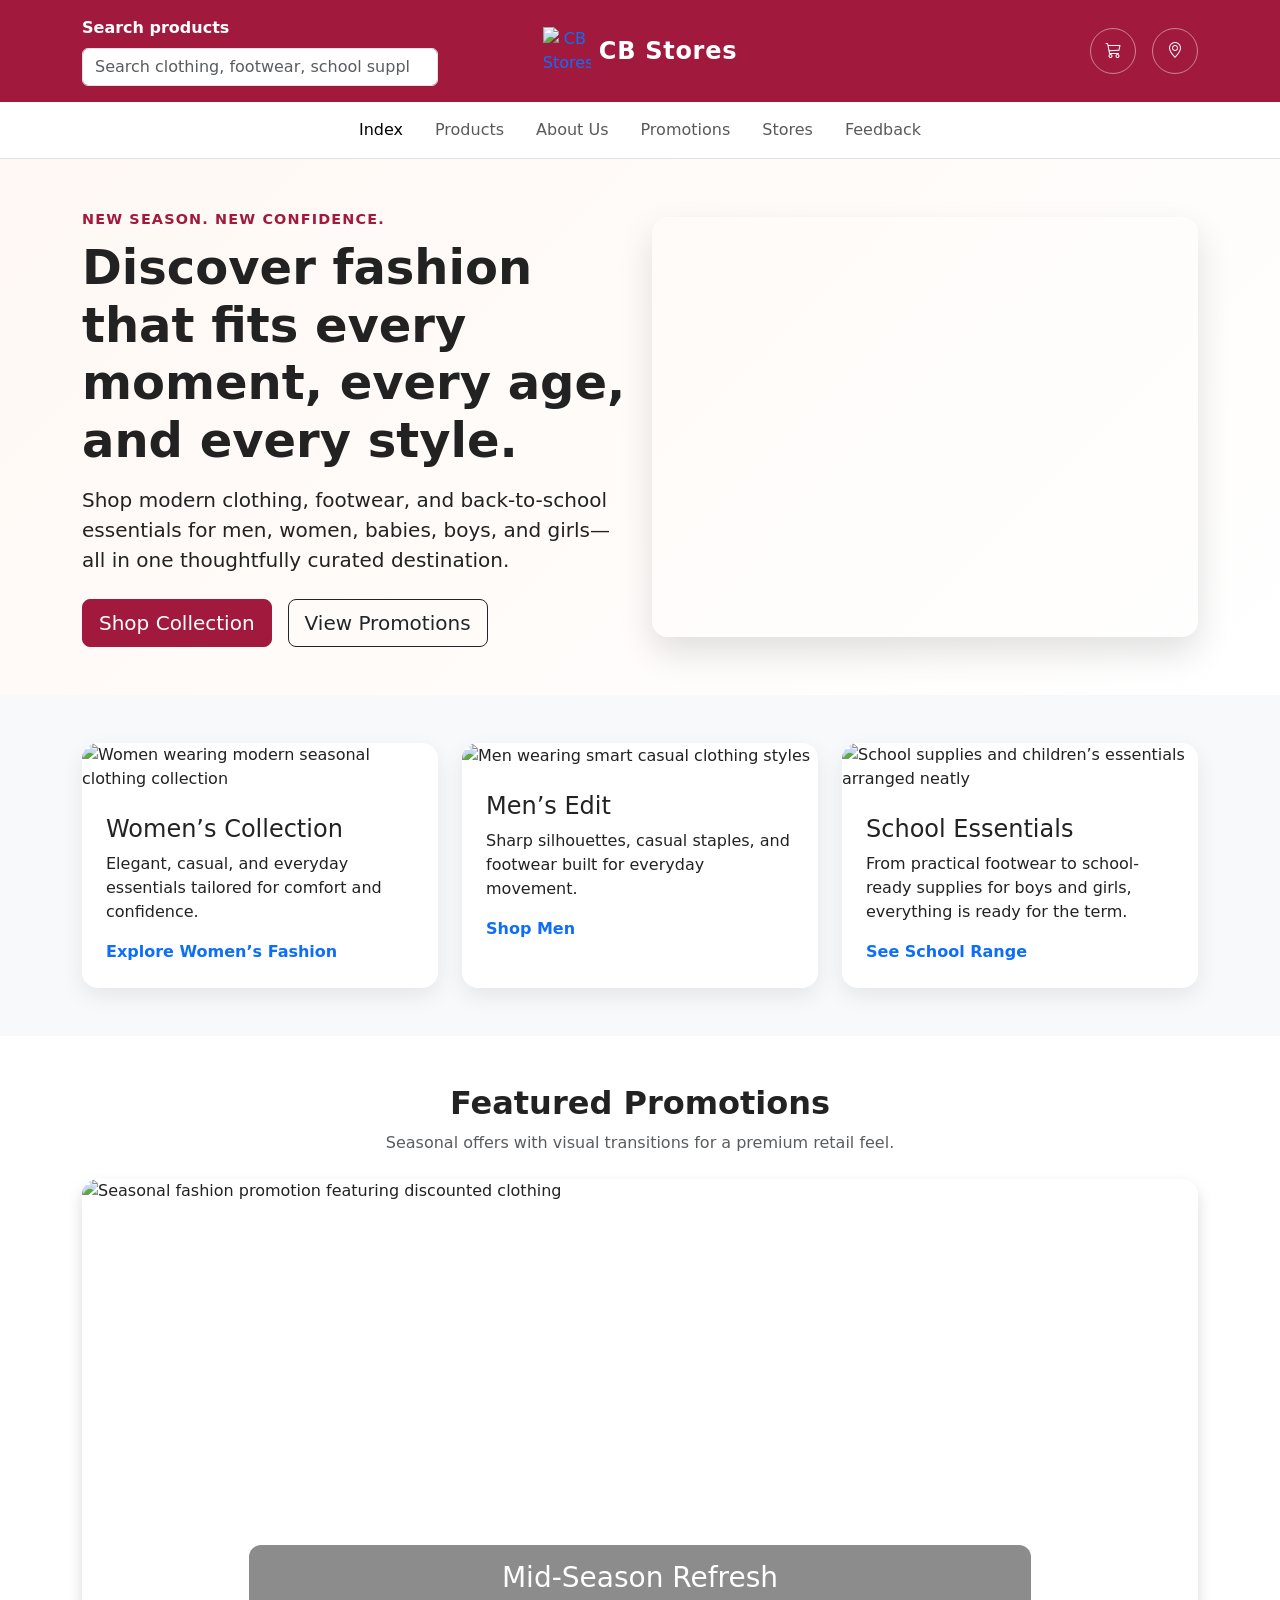
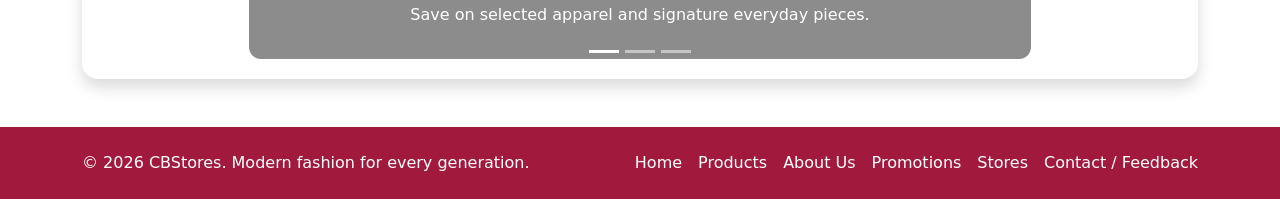
==== index.html @ be47a407 "Add files via upload" ====
<!DOCTYPE html>
<html lang="en">
<head>
  <meta charset="UTF-8" />
  <meta name="viewport" content="width=device-width, initial-scale=1.0" />
  <title>CB Stores | index</title>

  <link
    href="[cdn.jsdelivr.net](https://cdn.jsdelivr.net/npm/bootstrap@5.3.3/dist/css/bootstrap.min.css)"
    rel="stylesheet"
  />
<link href="https://cdn.jsdelivr.net/npm/bootstrap@5.3.3/dist/css/bootstrap.min.css" rel="stylesheet">

  <link
    rel="stylesheet"
    href="[cdn.jsdelivr.net](https://cdn.jsdelivr.net/npm/bootstrap-icons@1.11.3/font/bootstrap-icons.min.css)"
  />
<link rel="stylesheet" href="https://cdn.jsdelivr.net/npm/bootstrap-icons@1.11.0/font/bootstrap-icons.css">
  <link rel="stylesheet" href="index.css" />
</head>
<body>
  <a class="visually-hidden-focusable skip-link" href="#main-content">Skip to main content</a>


  <header class="top-header py-3" aria-label="Top header">
    <div class="container">
      <div class="row align-items-center gy-3">
        <div class="col-12 col-md-4">
          <form class="search-form" role="search" aria-label="Site search">
            <label for="site-search" class="form-label text-white fw-semibold">Search products</label>
            <input
              type="search"
              class="form-control"
              id="site-search"
              name="search"
              placeholder="Search clothing, footwear, school supplies..."
            />
          </form>
        </div>

        <div class="col-12 col-md-4 text-center">
          <a href="index.html" class="text-decoration-none d-inline-flex align-items-center justify-content-center brand-link" aria-label="StyleNest home">
            <img src="images/logo.png" alt="CB Stores clothing store logo" class="logo-img me-2" />
            <span class="brand-name text-white">CB Stores</span>
          </a>
        </div>

        <div class="col-12 col-md-4">
          <div class="d-flex justify-content-md-end justify-content-center gap-3 icon-links">
            <a href="products.html" class="icon-btn" aria-label="View shopping cart">
              <i class="bi bi-cart3" aria-hidden="true"></i>
            </a>
            <a href="stores.html" class="icon-btn" aria-label="Find store locations">
              <i class="bi bi-geo-alt" aria-hidden="true"></i>
            </a>
          </div>
        </div>
      </div>
    </div>
  </header>

  
 <nav class="navbar navbar-expand-lg navbar-light bg-white border-bottom" aria-label="Main navigation">
  <div class="container">

    <button
      class="navbar-toggler"
      type="button"
      data-bs-toggle="collapse"
      data-bs-target="#mainNavbar"
      aria-controls="mainNavbar"
      aria-expanded="false"
      aria-label="Toggle navigation"
    >
      <span class="navbar-toggler-icon"></span>
    </button>

   
    <div class="collapse navbar-collapse" id="mainNavbar">
      <ul class="navbar-nav mx-auto mb-2 mb-lg-0 gap-lg-3">

        <li class="nav-item">
          <a class="nav-link active" aria-current="page" href="index.html">Index</a>
        </li>

        <li class="nav-item">
          <a class="nav-link" href="products.html">Products</a>
        </li>

        <li class="nav-item">
          <a class="nav-link" href="about.html">About Us</a>
        </li>

        <li class="nav-item">
          <a class="nav-link" href="promotions.html">Promotions</a>
        </li>

        <li class="nav-item">
          <a class="nav-link" href="stores.html">Stores</a>
        </li>

        <li class="nav-item">
          <a class="nav-link" href="feedback.html">Feedback</a>
        </li>

      </ul>
    </div>
  </div>
</nav>

  <main id="main-content">
  
    <section class="hero-section py-5">
      <div class="container">
        <div class="row align-items-center g-4">
          <div class="col-lg-6">
            <span class="hero-kicker">New season. New confidence.</span>
            <h1 class="display-5 fw-bold mt-2">Discover fashion that fits every moment, every age, and every style.</h1>
            <p class="lead mt-3">
              Shop modern clothing, footwear, and back-to-school essentials for men, women, babies, boys, and girls—all in one thoughtfully curated destination.
            </p>
            <div class="d-flex flex-wrap gap-3 mt-4">
              <a href="products.html" class="btn btn-maroon btn-lg">Shop Collection</a>
              <a href="promotions.html" class="btn btn-outline-dark btn-lg">View Promotions</a>
            </div>
          </div>

          <div class="col-lg-6">
            <div class="hero-media-wrapper"><poster="assets/images/hero-fashion.png"></poster>
              <video class="hero-video" autoplay muted loop playsinline  >
                <source src="videos/hero-promo.mp4" type="video/mp4" />
                Your browser does not support the promotional video.
              </video>
            </div>
          </div>
        </div>
      </div>
    </section>

    
    <section class="py-5 bg-light">
      <div class="container">
        <div class="row g-4">
          <div class="col-md-6 col-lg-4">
            <article class="feature-card h-100">
              <img src="images/women-clothing.png" class="img-fluid rounded-top" alt="Women wearing modern seasonal clothing collection" />
              <div class="p-4">
                <h2 class="h4">Women’s Collection</h2>
                <p>Elegant, casual, and everyday essentials tailored for comfort and confidence.</p>
                <a href="products.html#women" class="stretched-link text-decoration-none fw-semibold">Explore Women’s Fashion</a>
              </div>
            </article>
          </div>

          <div class="col-md-6 col-lg-4">
            <article class="feature-card h-100">
              <img src="images/men-clothing.png" class="img-fluid rounded-top" alt="Men wearing smart casual clothing styles" />
              <div class="p-4">
                <h2 class="h4">Men’s Edit</h2>
                <p>Sharp silhouettes, casual staples, and footwear built for everyday movement.</p>
                <a href="products.html#men" class="stretched-link text-decoration-none fw-semibold">Shop Men</a>
              </div>
            </article>
          </div>

          <div class="col-md-12 col-lg-4">
            <article class="feature-card h-100">
              <img src="images/boys-school.png" class="img-fluid rounded-top" alt="School supplies and children’s essentials arranged neatly" />
              <div class="p-4">
                <h2 class="h4">School Essentials</h2>
                <p>From practical footwear to school-ready supplies for boys and girls, everything is ready for the term.</p>
                <a href="products.html#school-supplies" class="stretched-link text-decoration-none fw-semibold">See School Range</a>
              </div>
            </article>
          </div>
        </div>
      </div>
    </section>

    <section class="py-5">
      <div class="container">
        <div class="text-center mb-4">
          <h2 class="fw-bold">Featured Promotions</h2>
          <p class="text-muted">Seasonal offers with visual transitions for a premium retail feel.</p>
        </div>

        <div id="promoCarousel" class="carousel slide carousel-fade" data-bs-ride="carousel" aria-label="Promotional image carousel">
          <div class="carousel-indicators">
            <button type="button" data-bs-target="#promoCarousel" data-bs-slide-to="0" class="active" aria-current="true" aria-label="Promotion 1"></button>
            <button type="button" data-bs-target="#promoCarousel" data-bs-slide-to="1" aria-label="Promotion 2"></button>
            <button type="button" data-bs-target="#promoCarousel" data-bs-slide-to="2" aria-label="Promotion 3"></button>
          </div>

          <div class="carousel-inner rounded-4 overflow-hidden shadow">
            <div class="carousel-item active">
              <img src="images/promo-1.jpg" class="d-block w-100 promo-img" alt="Seasonal fashion promotion featuring discounted clothing" />
              <div class="carousel-caption d-none d-md-block promo-caption">
                <h3>Mid-Season Refresh</h3>
                <p>Save on selected apparel and signature everyday pieces.</p>
              </div>
            </div>

            <div class="carousel-item">
              <img src="images/promo-2.png" class="d-block w-100 promo-img" alt="Footwear promotion featuring casual and formal shoes" />
              <div class="carousel-caption d-none d-md-block promo-caption">
                <h3>Step Into Comfort</h3>
                <p>Explore versatile footwear for every member of the family.</p>
              </div>
            </div>

            <div class="carousel-item">
              <img src="images/promo-3.png" class="d-block w-100 promo-img" alt="Family clothing promotion with coordinated seasonal looks" />
              <div class="carousel-caption d-none d-md-block promo-caption">
                <h3>Family Style Event</h3>
                <p>Curated looks across men, women, babies, boys, and girls.</p>
              </div>
            </div>
          </div>

          <button class="carousel-control-prev" type="button" data-bs-target="#promoCarousel" data-bs-slide="prev" aria-label="Previous promotion">
            <span class="carousel-control-prev-icon" aria-hidden="true"></span>
          </button>
          <button class="carousel-control-next" type="button" data-bs-target="#promoCarousel" data-bs-slide="next" aria-label="Next promotion">
            <span class="carousel-control-next-icon" aria-hidden="true"></span>
          </button>
        </div>
      </div>
    </section>
  </main>

  <footer class="site-footer py-4">
    <div class="container">
      <div class="d-flex flex-column flex-md-row justify-content-between align-items-center gap-3">
        <p class="mb-0 text-white">&copy; 2026 CBStores. Modern fashion for every generation.</p>
        <nav aria-label="Footer navigation">
          <ul class="list-unstyled d-flex flex-wrap gap-3 mb-0">
            <li><a href="index.html" class="footer-link">Home</a></li>
            <li><a href="products.html" class="footer-link">Products</a></li>
            <li><a href="about.html" class="footer-link">About Us</a></li>
            <li><a href="promotions.html" class="footer-link">Promotions</a></li>
            <li><a href="stores.html" class="footer-link">Stores</a></li>
            <li><a href="contact.html" class="footer-link">Contact / Feedback</a></li>
          </ul>
        </nav>
      </div>
    </div>
  </footer>

  <script src="https://cdn.jsdelivr.net/npm/bootstrap@5.3.3/dist/js/bootstrap.bundle.min.js"></script>
  <script src="js/home.js"></script>
</body>
</html>
---- index.css ----
:root {
  --maroon: #a11a3e;
  --maroon-dark: #a11a3e;
  --cream: #fff8f4;
  --text: #222222;
  --muted: #666666;
}

body {
  color: var(--text);
  background-color: #ffffff;
}

.top-header,
.site-footer {
  background-color: var(--maroon);
}

.logo-img {
  width: 48px;
  height: 48px;
  object-fit: contain;
}

.brand-name {
  font-size: 1.5rem;
  font-weight: 700;
  letter-spacing: 0.03em;
}

.icon-btn {
  display: inline-flex;
  align-items: center;
  justify-content: center;
  width: 46px;
  height: 46px;
  border-radius: 50%;
  color: #ffffff;
  border: 1px solid rgba(255,255,255,0.45);
  text-decoration: none;
  transition: background-color 0.3s ease, transform 0.2s ease;
}

.icon-btn:hover,
.icon-btn:focus {
  background-color: rgba(255,255,255,0.15);
  transform: translateY(-1px);
}

.hero-section {
  background: linear-gradient(135deg, #fff8f4 0%, #ffffff 100%);
}

.hero-kicker {
  color: var(--maroon);
  font-weight: 700;
  text-transform: uppercase;
  letter-spacing: 0.08em;
  font-size: 0.9rem;
}

.btn-maroon {
  background-color: var(--maroon);
  border-color: var(--maroon);
  color: #fff;
}

.btn-maroon:hover,
.btn-maroon:focus {
  background-color: var(--maroon-dark);
  border-color: var(--maroon-dark);
  color: #fff;
}

.hero-media-wrapper {
  border-radius: 1rem;
  overflow: hidden;
  box-shadow: 0 15px 35px rgba(0,0,0,0.12);
}

.hero-video {
  width: 100%;
  height: 420px;
  object-fit: cover;
  display: block;
}

.feature-card {
  background: #fff;
  border-radius: 1rem;
  overflow: hidden;
  box-shadow: 0 8px 22px rgba(0,0,0,0.08);
  position: relative;
}

.feature-card img {
  height: 240px;
  width: 100%;
  object-fit: cover;
}

.promo-img {
  height: 500px;
  object-fit: cover;
}

.promo-caption {
  background: rgba(0,0,0,0.45);
  border-radius: 0.75rem;
  padding: 1rem;
}

.footer-link {
  color: #fff;
  text-decoration: none;
}

.footer-link:hover,
.footer-link:focus {
  text-decoration: underline;
}

.skip-link {
  position: absolute;
  top: -40px;
  left: 10px;
  background: #fff;
  color: #000;
  padding: 0.5rem 0.75rem;
  z-index: 9999;
}

.skip-link:focus {
  top: 10px;
}

@media (max-width: 768px) {
  .hero-video {
    height: 280px;
  }

  .promo-img {
    height: 300px;
  }
}
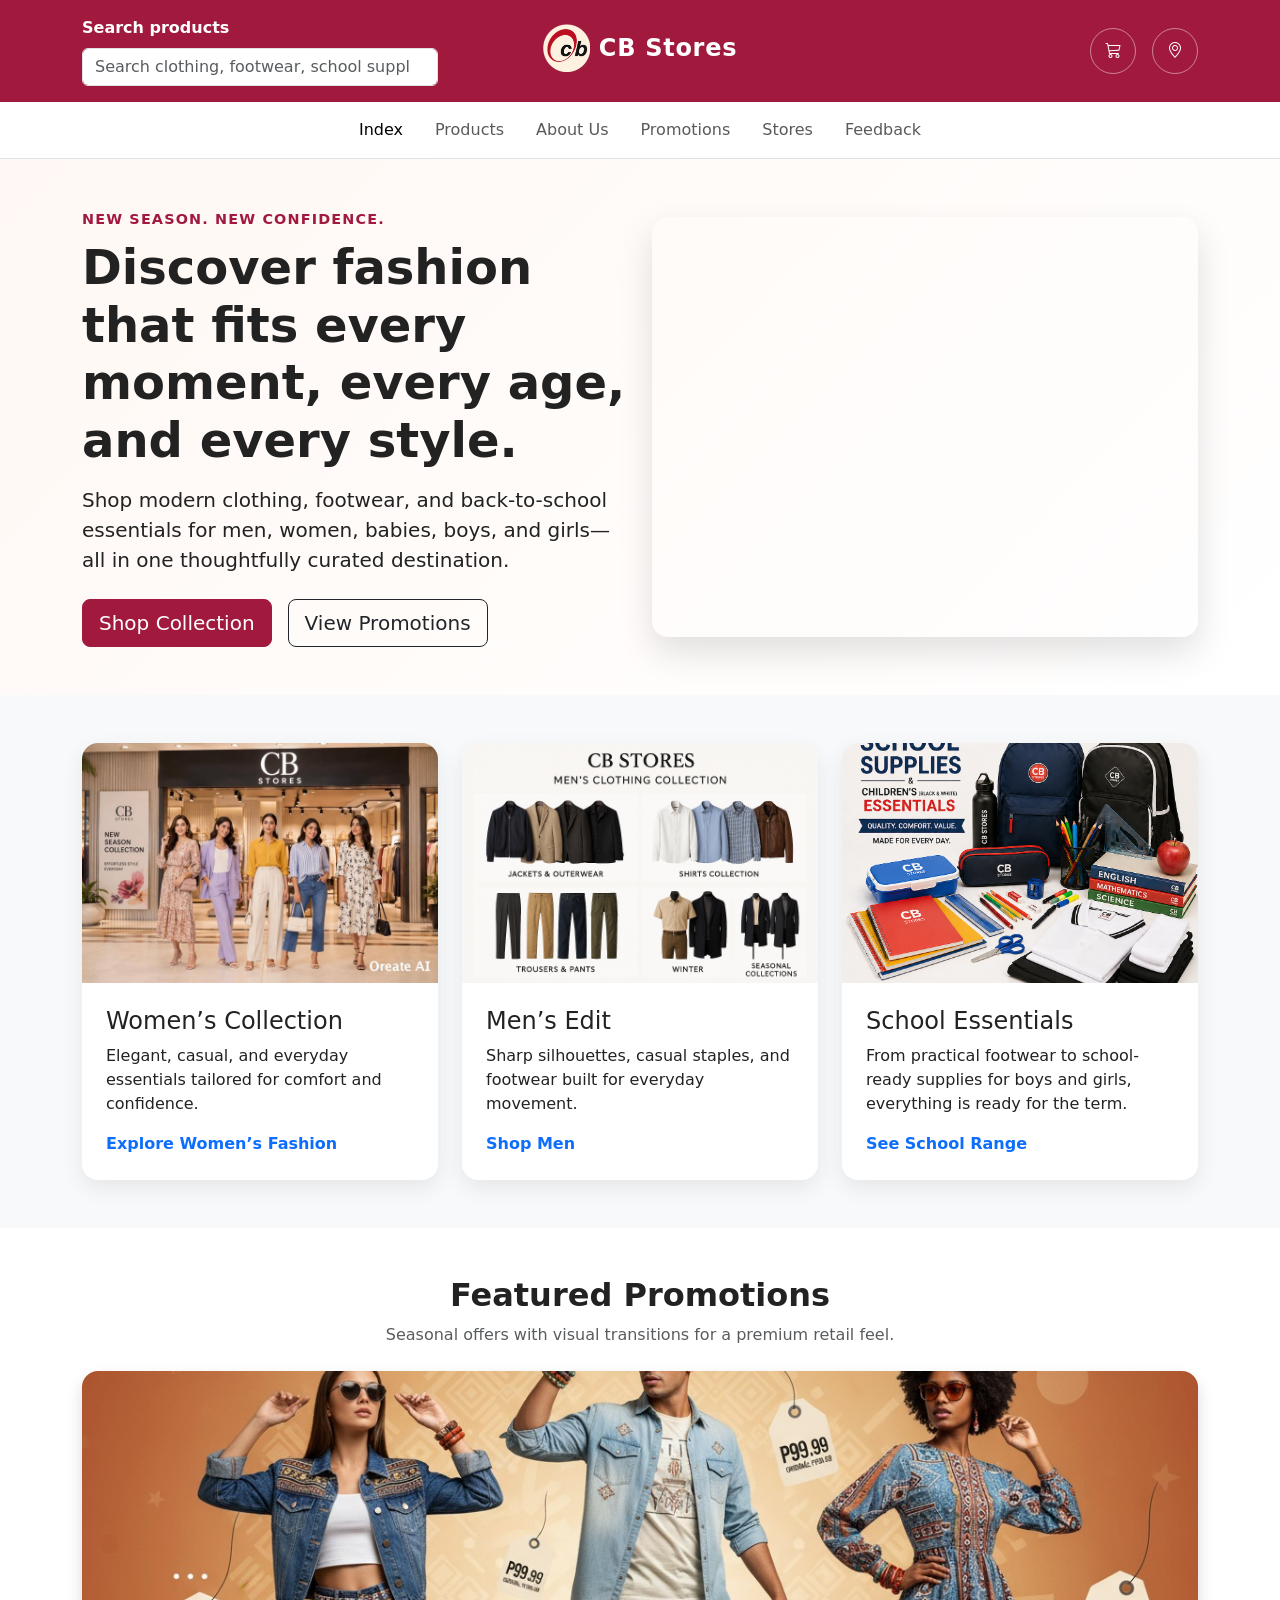
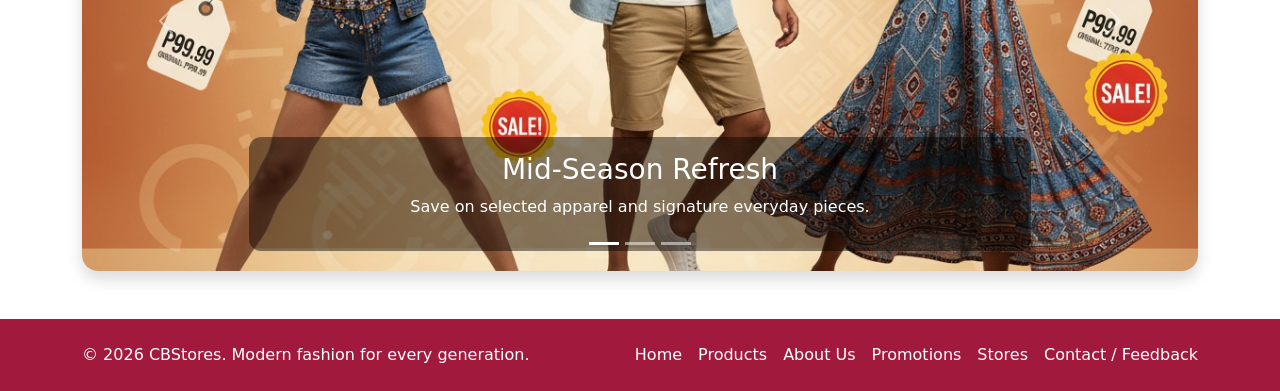
==== commit 789a4c8e: "Add files via upload" ====
--- a/index.html
+++ b/index.html
@@ -128,7 +128,7 @@
           <div class="col-lg-6">
             <div class="hero-media-wrapper"><poster="assets/images/hero-fashion.png"></poster>
               <video class="hero-video" autoplay muted loop playsinline  >
-                <source src="videos/hero-promo.mp4" type="video/mp4" />
+                <source src="Videos/hero-promo.mp4" type="video/mp4" />
                 Your browser does not support the promotional video.
               </video>
             </div>
